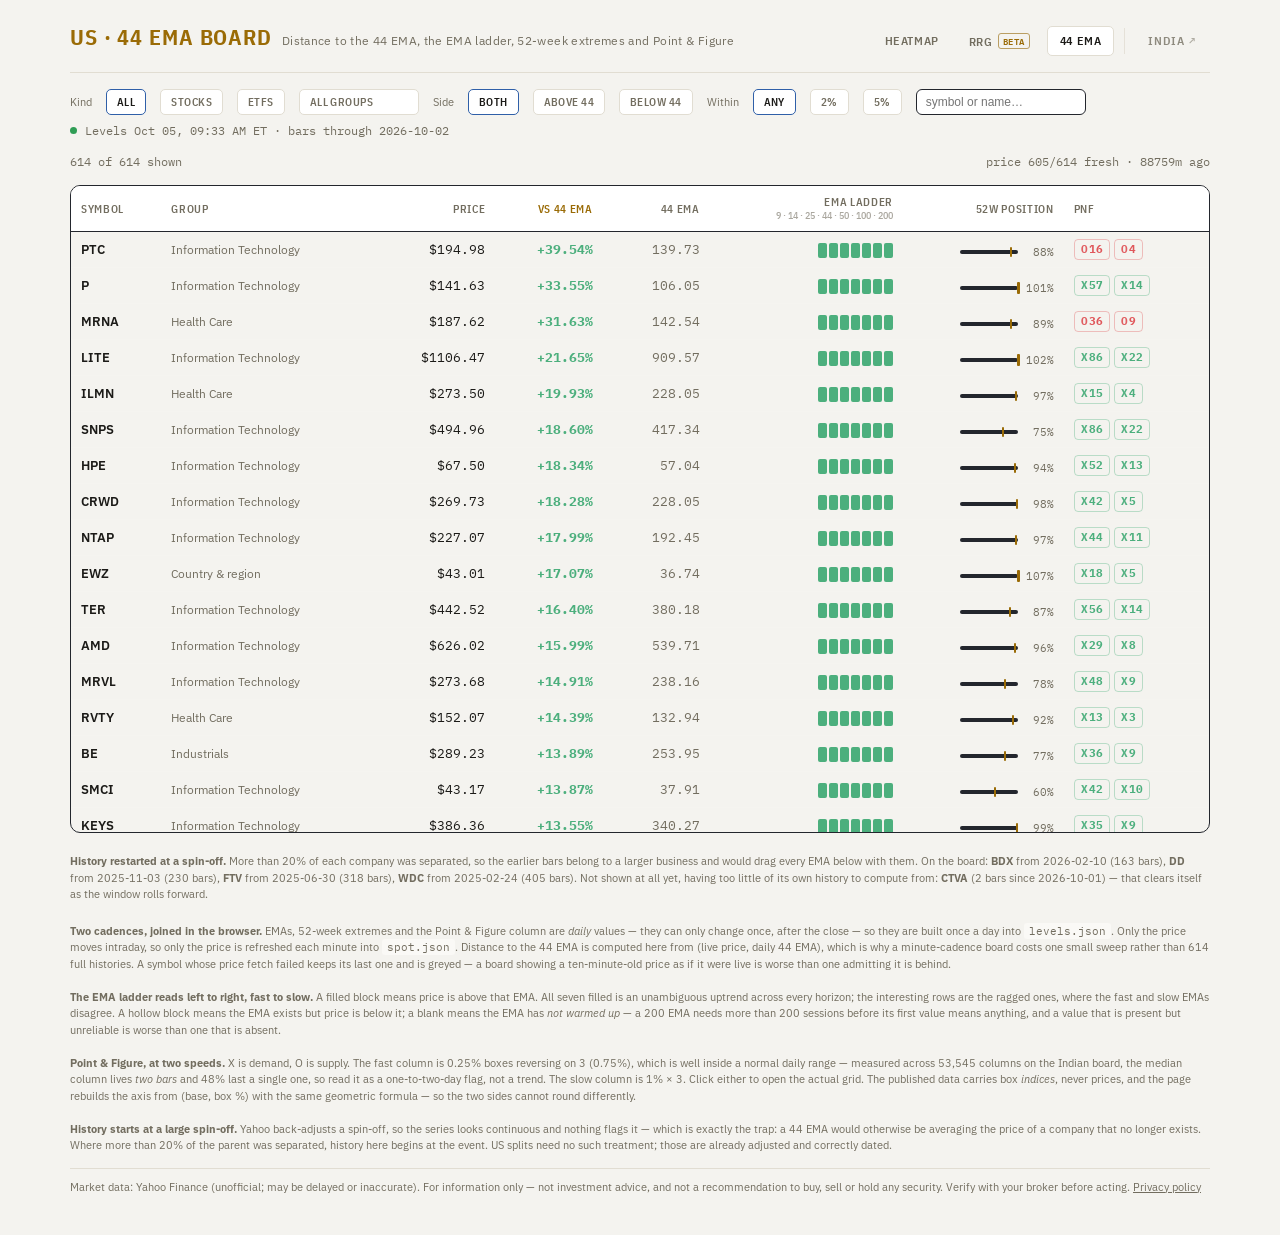
==== ema.html @ 6f7c33ef "44 EMA board: EMA ladder, 52-week position and Point & Figure at two speeds ema.html over 614 names " ====
<!doctype html>
<html lang="en">
<head>
<meta charset="utf-8">
<meta name="viewport" content="width=device-width,initial-scale=1">
<title>US 44 EMA Board</title>
<link rel="preconnect" href="https://fonts.gstatic.com" crossorigin>
<link rel="stylesheet" href="https://fonts.googleapis.com/css2?family=IBM+Plex+Sans+Condensed:wght@500;600;700&family=IBM+Plex+Sans:wght@400;500;600&family=IBM+Plex+Mono:wght@400;500;600;700&display=swap">
<link rel="stylesheet" href="assets/app.css?v=20261005a">
<link rel="stylesheet" href="assets/ema.css?v=20261005a">
</head>
<body>
<div class="wrap">
  <div class="topbar">
    <div class="brand">
      <h1>US &middot; 44 EMA Board</h1>
      <span class="sub">Distance to the 44 EMA, the EMA ladder, 52-week extremes and Point &amp; Figure</span>
    </div>
    <nav class="nav">
      <a href="index.html">Heatmap</a>
      <a href="rrg.html">RRG<span class="beta">Beta</span></a>
      <a href="ema.html" class="active">44 EMA</a>
      <span class="nav-sep" aria-hidden="true"></span>
      <a href="../nifty-ema-board/" class="away">India</a>
    </nav>
  </div>

  <div class="meta-row">
    <div class="controls" id="filters">
      <span class="lbl">Kind</span>
      <button type="button" data-kind="all" class="active">All</button>
      <button type="button" data-kind="stock">Stocks</button>
      <button type="button" data-kind="etf">ETFs</button>
      <span class="pick-wrap">
        <button type="button" class="pick" id="groupBtn">All groups</button>
        <div class="pick-menu" id="groupMenu" hidden></div>
      </span>
      <span class="lbl">Side</span>
      <button type="button" data-side="all" class="active">Both</button>
      <button type="button" data-side="above">Above 44</button>
      <button type="button" data-side="below">Below 44</button>
      <span class="lbl">Within</span>
      <button type="button" data-near="any" class="active">Any</button>
      <button type="button" data-near="2">2%</button>
      <button type="button" data-near="5">5%</button>
      <input type="search" id="q" placeholder="symbol or name…" autocomplete="off">
    </div>
    <div class="status" id="statusTag"><span class="live-dot"></span><span id="statusText">Loading…</span></div>
  </div>

  <div class="meta-row">
    <div class="status" id="countTag" style="font-family:'IBM Plex Mono',monospace;"></div>
    <div class="status" id="spotTag" style="font-family:'IBM Plex Mono',monospace;"></div>
  </div>

  <div class="table-wrap">
    <table class="ema-table" id="tbl">
      <thead><tr>
        <th data-sort="symbol">Symbol</th>
        <th data-sort="group">Group</th>
        <th data-sort="spot" class="num">Price</th>
        <th data-sort="dist" class="num sorted">vs 44 EMA</th>
        <th data-sort="ema44" class="num">44 EMA</th>
        <th class="num ladder-h">EMA ladder <span class="hint">9 · 14 · 25 · 44 · 50 · 100 · 200</span></th>
        <th data-sort="pos52" class="num">52w position</th>
        <th data-sort="pnf">PnF</th>
      </tr></thead>
      <tbody id="tbody"></tbody>
    </table>
  </div>

  <div class="footnote" id="spinNote" hidden></div>
  <div class="footnote">
    <strong>Two cadences, joined in the browser.</strong> EMAs, 52-week extremes and the Point &amp;
    Figure column are <em>daily</em> values — they can only change once, after the close — so they are
    built once a day into <code>levels.json</code>. Only the price moves intraday, so only the price
    is refreshed each minute into <code>spot.json</code>. Distance to the 44 EMA is computed here from
    (live price, daily 44 EMA), which is why a minute-cadence board costs one small sweep rather than
    614 full histories. A symbol whose price fetch failed keeps its last one and is greyed — a board
    showing a ten-minute-old price as if it were live is worse than one admitting it is behind.
    <br><br>
    <strong>The EMA ladder reads left to right, fast to slow.</strong> A filled block means price is
    above that EMA. All seven filled is an unambiguous uptrend across every horizon; the interesting
    rows are the ragged ones, where the fast and slow EMAs disagree. A hollow block means the EMA
    exists but price is below it; a blank means the EMA has <em>not warmed up</em> — a 200 EMA needs
    more than 200 sessions before its first value means anything, and a value that is present but
    unreliable is worse than one that is absent.
    <br><br>
    <strong>Point &amp; Figure, at two speeds.</strong> X is demand, O is supply. The fast column is
    0.25% boxes reversing on 3 (0.75%), which is well inside a normal daily range — measured across
    53,545 columns on the Indian board, the median column lives <em>two bars</em> and 48% last a
    single one, so read it as a one-to-two-day flag, not a trend. The slow column is 1% × 3. Click
    either to open the actual grid. The published data carries box <em>indices</em>, never prices,
    and the page rebuilds the axis from (base, box&nbsp;%) with the same geometric formula — so the
    two sides cannot round differently.
    <br><br>
    <strong>History starts at a large spin-off.</strong> Yahoo back-adjusts a spin-off, so the series
    looks continuous and nothing flags it — which is exactly the trap: a 44 EMA would otherwise be
    averaging the price of a company that no longer exists. Where more than 20% of the parent was
    separated, history here begins at the event. US splits need no such treatment; those are already
    adjusted and correctly dated.
  </div>
  <div class="disclaimer">Market data: Yahoo Finance (unofficial; may be delayed or inaccurate). For information only &mdash; not investment advice, and not a recommendation to buy, sell or hold any security. Verify with your broker before acting. <a href="privacy.html" style="color:inherit">Privacy policy</a></div>
</div>

<div class="pnf-modal" id="pnfModal" hidden>
  <div class="pnf-sheet" role="dialog" aria-modal="true" aria-labelledby="pnfTitle">
    <div class="pnf-head">
      <h2 id="pnfTitle"></h2>
      <span class="controls">
        <button type="button" data-preset="pnf" class="active">0.25% &times; 3</button>
        <button type="button" data-preset="pnfm">1% &times; 3</button>
      </span>
      <button type="button" class="pnf-close" id="pnfClose" aria-label="Close">&times;</button>
    </div>
    <div class="pnf-body" id="pnfBody"></div>
    <div class="pnf-foot" id="pnfFoot"></div>
  </div>
</div>

<script src="assets/app.js?v=20261005a"></script>
<script>
const EMA_SPANS = [9,14,25,44,50,100,200];
let LV=null, SPOT={}, PNF=null, ROWS=[];
let kind='all', side='all', near='any', sortKey='dist', sortDir=-1, query='';
const GROUPS = new Set();          // empty = all, like the Indian board's multi-pick

const esc = t => String(t).replace(/[&<>"]/g, c => ({'&':'&amp;','<':'&lt;','>':'&gt;','"':'&quot;'}[c]));
const num = (v,d=2) => (v===null||v===undefined||!isFinite(v)) ? '—' : v.toFixed(d);

/* Live price if we have one, else the last daily close. The board must still
   read correctly before the open and on holidays, when there is no spot at all. */
function spotOf(r){ const s = SPOT[r.symbol]; return (s===undefined||s===null) ? r.prev_close : s; }
function isStale(r){ return SPOT[r.symbol]===undefined; }
function distOf(r){
  const p = spotOf(r);
  return (!r.ema44 || !p) ? null : (p / r.ema44 - 1) * 100;
}
function pos52(r){
  const p = spotOf(r);
  if(!p || r.high52===null || r.low52===null || r.high52 <= r.low52) return null;
  return (p - r.low52) / (r.high52 - r.low52) * 100;
}

function ladderHtml(r){
  const p = spotOf(r);
  return '<span class="ladder">' + EMA_SPANS.map(s => {
    const v = r['ema'+s], ok = r.ema_ok && r.ema_ok[String(s)];
    if(!ok || v===null || v===undefined || !p)
      return `<i class="rung none" title="${s} EMA: not enough history to be trustworthy"></i>`;
    const above = p >= v;
    return `<i class="rung ${above?'on':'off'}" title="${s} EMA ${num(v)} — price is ${above?'above':'below'}"></i>`;
  }).join('') + '</span>';
}

function pnfCell(r){
  const cell = (k, dir, boxes) => {
    if(!dir) return '<span class="pnf-na">—</span>';
    const has = PNF && PNF.cols && PNF.cols[r.symbol] && PNF.cols[r.symbol][k];
    return `<button type="button" class="pnf-chip ${dir==='X'?'x':'o'}${has?'':' flat'}"
      data-sym="${esc(r.symbol)}" data-preset="${k}" ${has?'':'disabled'}
      title="${dir==='X'?'demand':'supply'} column, ${boxes} boxes${has?' — click for the grid':''}"><b>${dir}</b>${boxes}</button>`;
  };
  return cell('pnf', r.pnf, r.pnf_boxes) + cell('pnfm', r.pnfm, r.pnfm_boxes);
}

function visible(){
  const q = query.trim().toLowerCase();
  return ROWS.filter(r => {
    if(kind !== 'all' && r.kind !== kind) return false;
    if(GROUPS.size && !GROUPS.has(r.group)) return false;
    const d = distOf(r);
    if(side === 'above' && !(d >= 0)) return false;
    if(side === 'below' && !(d < 0)) return false;
    if(near !== 'any' && (d===null || Math.abs(d) > +near)) return false;
    if(q && !(r.symbol.toLowerCase().includes(q) || (r.name||'').toLowerCase().includes(q))) return false;
    return true;
  });
}

function sorted(rows){
  const key = r => {
    switch(sortKey){
      case 'symbol': return r.symbol;
      case 'group':  return r.group + '\u0000' + r.symbol;
      case 'spot':   return spotOf(r) ?? -1e9;
      case 'ema44':  return r.ema44 ?? -1e9;
      case 'pos52':  return pos52(r) ?? -1e9;
      case 'pnf':    return (r.pnf === 'X' ? 1 : r.pnf === 'O' ? -1 : 0) * (r.pnf_boxes || 0);
      default:       return distOf(r) ?? -1e9;
    }
  };
  return rows.slice().sort((a,b) => {
    const ka = key(a), kb = key(b);
    if(typeof ka === 'string') return sortDir * ka.localeCompare(kb);
    return sortDir * (ka - kb);
  });
}

function rowHtml(r){
  const d = distOf(r), p = spotOf(r), pp = pos52(r);
  const cls = d===null ? '' : (d >= 0 ? 'up' : 'down');
  return `<tr class="${isStale(r)?'stale':''}">
    <td class="sym"><a href="https://finance.yahoo.com/quote/${encodeURIComponent(r.symbol)}" target="_blank" rel="noopener noreferrer" title="${esc(r.name||'')}">${esc(r.symbol)}</a>${r.history_from?`<span class="adj-star" title="History starts ${r.history_from}: more than 20% of the company was separated in a spin-off, so earlier bars describe a larger business.">*</span>`:''}</td>
    <td class="grp">${esc(r.group)}</td>
    <td class="num">${p===null?'—':'$'+num(p)}</td>
    <td class="num dist ${cls}">${d===null?'—':(d>=0?'+':'')+num(d)+'%'}</td>
    <td class="num dim">${num(r.ema44)}</td>
    <td class="num">${ladderHtml(r)}</td>
    <td class="num">${pp===null?'—':`<span class="p52" title="0% = the 52-week low, 100% = the high${(pp<0||pp>100)?'. The live price is outside the range of completed bars — a new extreme today.':''}"><span class="p52-bar"><i style="left:${Math.min(100,Math.max(0,pp)).toFixed(1)}%" class="${pp<0||pp>100?'out':''}"></i></span><span class="p52-n">${num(pp,0)}%</span></span>`}</td>
    <td class="pnf">${pnfCell(r)}</td>
  </tr>`;
}

function paint(){
  const rows = sorted(visible());
  document.getElementById('tbody').innerHTML = rows.map(rowHtml).join('');
  document.getElementById('countTag').textContent =
    `${rows.length} of ${ROWS.length} shown`;
  document.querySelectorAll('#tbl th[data-sort]').forEach(th =>
    th.classList.toggle('sorted', th.dataset.sort === sortKey));
}

/* ── Point & Figure grid ──────────────────────────────────────────────
   Rebuilt from box INDICES: the published data carries no prices at all, and
   the axis here is regenerated with the same geometric formula the builder
   used, so the two cannot disagree by a rounding step. */
let pnfSym=null, pnfPreset='pnf';
function drawPnf(){
  const body = document.getElementById('pnfBody');
  const packed = PNF && PNF.cols && PNF.cols[pnfSym] && PNF.cols[pnfSym][pnfPreset];
  if(!packed){ body.innerHTML = '<p class="pnf-none">No grid for this preset.</p>'; return; }
  const pct = PNF.presets[pnfPreset].box_pct, base = PNF.base;
  const priceOf = box => base * Math.pow(1 + pct/100, box);

  const firstDir = packed[0], baseBox = packed[1];
  const cols = [];
  for(let i=2; i<packed.length; i+=2){
    const bottom = baseBox + packed[i], height = packed[i+1];
    cols.push({dir: ((i/2 - 1) % 2 === 0) ? firstDir : 1-firstDir, bottom, top: bottom + height - 1});
  }
  const lo = Math.min(...cols.map(c=>c.bottom)), hi = Math.max(...cols.map(c=>c.top));
  const rows = hi - lo + 1;

  /* Size the cell to the space available rather than to a fixed floor: one
     name ran to 692 boxes, which at a 2px minimum would have been a 1,384px
     column nobody could see at once.

     HEIGHT AND WIDTH ARE BUDGETED SEPARATELY, because they are constrained by
     different things and a square cell wastes whichever is looser. A 91-box
     NVDA grid fits 25 columns into about 118px of a 620px sheet when the cell
     is square - the rows bind, the columns do not, and the X/O glyphs end up
     too small to read for no reason. So the height comes from the row budget
     and the width spends what is left, capped at 2.2x so a tall-thin chart
     does not stretch into something that no longer looks like a PnF grid. */
  const maxH = Math.min(window.innerHeight * 0.56, 520);
  const avail = Math.min(620, (document.querySelector('.pnf-sheet').clientWidth || 620) - 90);
  const ch = Math.max(3, Math.min(18, maxH / rows));
  const cw = Math.max(ch, Math.min(ch * 2.2, avail / Math.max(cols.length, 1)));

  let g = `<div class="pnf-grid" style="--cell:${ch.toFixed(2)}px;--cw:${cw.toFixed(2)}px;--cols:${cols.length};--rows:${rows}">`;
  for(let b = hi; b >= lo; b--){
    const showPrice = (hi - b) % Math.max(1, Math.round(rows/14)) === 0;
    g += `<div class="pnf-row"><span class="pnf-px">${showPrice ? priceOf(b).toFixed(priceOf(b) < 50 ? 2 : 0) : ''}</span>`;
    cols.forEach(c => {
      const on = b >= c.bottom && b <= c.top;
      g += `<span class="pnf-cell${on ? (c.dir===1 ? ' x' : ' o') : ''}">${on ? (c.dir===1 ? 'X' : 'O') : ''}</span>`;
    });
    g += '</div>';
  }
  body.innerHTML = g + '</div>';

  const r = ROWS.find(x => x.symbol === pnfSym) || {};
  document.getElementById('pnfFoot').innerHTML =
    `${cols.length} columns · ${rows} boxes · ${pct}% box, reverse on ${PNF.presets[pnfPreset].reversal}`
    + ` · X demand, O supply${r.history_from ? ` · history starts ${esc(r.history_from)} after a spin-off` : ''}`;
}
function openPnf(sym, preset){
  pnfSym = sym; pnfPreset = preset || 'pnf';
  const r = ROWS.find(x => x.symbol === sym) || {};
  document.getElementById('pnfTitle').innerHTML = `${esc(sym)} <span class="sub2">${esc(r.name||'')}</span>`;
  document.querySelectorAll('.pnf-head button[data-preset]').forEach(b =>
    b.classList.toggle('active', b.dataset.preset === pnfPreset));
  document.getElementById('pnfModal').hidden = false;
  drawPnf();
}
function closePnf(){ document.getElementById('pnfModal').hidden = true; }

document.getElementById('tbody').addEventListener('click', e => {
  const chip = e.target.closest('.pnf-chip');
  if(chip && !chip.disabled) openPnf(chip.dataset.sym, chip.dataset.preset);
});
document.getElementById('pnfClose').addEventListener('click', closePnf);
document.getElementById('pnfModal').addEventListener('click', e => {
  if(e.target.id === 'pnfModal') closePnf();
});
document.addEventListener('keydown', e => { if(e.key === 'Escape') closePnf(); });
document.querySelectorAll('.pnf-head button[data-preset]').forEach(b =>
  b.addEventListener('click', () => openPnf(pnfSym, b.dataset.preset)));
window.addEventListener('resize', () => { if(!document.getElementById('pnfModal').hidden) drawPnf(); });

/* ── filters ───────────────────────────────────────────────────────── */
function wire(attr, set){
  document.querySelectorAll(`#filters button[${attr}]`).forEach(btn => {
    btn.addEventListener('click', () => {
      document.querySelectorAll(`#filters button[${attr}]`).forEach(b =>
        b.classList.toggle('active', b === btn));
      set(btn.getAttribute(attr));
      if(attr === 'data-kind') fillGroups();
      paint();
    });
  });
}
wire('data-kind', v => { kind = v; GROUPS.clear(); });
wire('data-side', v => { side = v; });
wire('data-near', v => { near = v; });
document.getElementById('q').addEventListener('input', e => { query = e.target.value; paint(); });

/* More than one group at a time, as on the Indian board: a single-select
   dropdown cannot answer "semis and software together", which is the question
   people actually arrive with. */
function groupList(){
  const pool = ROWS.filter(r => kind === 'all' || r.kind === kind);
  return [...new Set(pool.map(r => r.group))].sort();
}
function fillGroups(){
  const menu = document.getElementById('groupMenu');
  menu.innerHTML = groupList().map(g =>
    `<label><input type="checkbox" value="${esc(g)}" ${GROUPS.has(g)?'checked':''}> ${esc(g)}</label>`
  ).join('') + '<div class="pick-actions"><button type="button" id="grpClear">Clear</button></div>';
  labelGroups();
}
function labelGroups(){
  const b = document.getElementById('groupBtn');
  b.textContent = GROUPS.size === 0 ? 'All groups'
    : GROUPS.size === 1 ? [...GROUPS][0]
    : `${GROUPS.size} groups`;
  b.classList.toggle('active', GROUPS.size > 0);
}
document.getElementById('groupBtn').addEventListener('click', e => {
  e.stopPropagation();
  const m = document.getElementById('groupMenu');
  m.hidden = !m.hidden;
});
document.getElementById('groupMenu').addEventListener('click', e => e.stopPropagation());
document.getElementById('groupMenu').addEventListener('change', e => {
  if(e.target.type !== 'checkbox') return;
  e.target.checked ? GROUPS.add(e.target.value) : GROUPS.delete(e.target.value);
  labelGroups(); paint();
});
document.addEventListener('click', e => {
  if(e.target && e.target.id === 'grpClear'){ GROUPS.clear(); fillGroups(); paint(); return; }
  document.getElementById('groupMenu').hidden = true;
});

document.querySelectorAll('#tbl th[data-sort]').forEach(th => {
  th.addEventListener('click', () => {
    const k = th.dataset.sort;
    if(k === sortKey) sortDir = -sortDir;
    else { sortKey = k; sortDir = (k === 'symbol' || k === 'group') ? 1 : -1; }
    paint();
  });
});

/* ── load ──────────────────────────────────────────────────────────── */
function stamp(){
  if(!LV) return;
  const g = new Date(LV.generated_at);
  const fmt = (d,o) => d.toLocaleString('en-US', Object.assign({timeZone:'America/New_York'}, o));
  const bar = ROWS.length ? ROWS[0].last_date : null;
  setStatus(`Levels ${fmt(g,{day:'2-digit',month:'short',hour:'2-digit',minute:'2-digit'})} ET`
    + (bar ? ` · bars through ${bar}` : ''), false);
}

async function grab(u){
  const r = await fetch(u + '?t=' + Date.now(), {cache:'no-store'});
  if(!r.ok) throw new Error(u + ' HTTP ' + r.status);
  return r.json();
}

async function loadSpot(){
  try{
    const s = await grab('data/spot.json');
    SPOT = s.spot || {};
    const age = Math.round((Date.now() - new Date(s.generated_at).getTime())/60000);
    document.getElementById('spotTag').textContent =
      `price ${s.fresh}/${s.total} fresh · ${age < 1 ? 'just now' : age + 'm ago'}`
      + (s.stale && s.stale.length ? ` · ${s.stale.length} carried forward` : '');
    paint();
  }catch(e){
    document.getElementById('spotTag').textContent = 'no live price — showing the last daily close';
  }
}

async function load(){
  try{
    LV = await grab('data/levels.json');
    ROWS = LV.rows || [];
    const here = new Set(ROWS.map(r => r.symbol));
    const spins = (LV.spinoffs || []);
    const shown = spins.filter(s => here.has(s.symbol));
    const gone  = spins.filter(s => !here.has(s.symbol));
    if(spins.length){
      const el = document.getElementById('spinNote');
      el.hidden = false;
      el.innerHTML = '<strong>History restarted at a spin-off.</strong> More than 20% of each '
        + 'company was separated, so the earlier bars belong to a larger business and would drag '
        + 'every EMA below with them. '
        + (shown.length ? 'On the board: '
            + shown.map(s => `<strong>${esc(s.symbol)}</strong> from ${esc(s.date)} (${s.bars} bars)`).join(', ') + '. ' : '')
        + (gone.length ? 'Not shown at all yet, having too little of its own history to compute from: '
            + gone.map(s => `<strong>${esc(s.symbol)}</strong> (${s.bars} bars since ${esc(s.date)})`).join(', ')
            + ' — that clears itself as the window rolls forward.' : '');
    }
    fillGroups();
    stamp();
    paint();
    /* The PnF grids are their own file and are fetched ALONGSIDE, not before:
       they are ~180 KB and only matter once somebody opens a chart, so the
       board must be usable while they are still in flight. The chips render
       disabled until they land. */
    grab('data/pnf.json').then(d => { PNF = d; paint(); }).catch(() => {});
    await loadSpot();
    setInterval(loadSpot, 30000);
  }catch(e){
    setStatus('Could not reach data/levels.json', true);
  }
}
load();
</script>
</body>
</html>
---- assets/app.css ----
/* Shared by index.html, sectors.html and rrg.html. Those pages load this file
   (and app.js) as ?v=YYYYMMDD - bump that in all three when either asset
   changes, or browsers and the Android app's WebView keep the old copy for up
   to GitHub Pages' 10-minute cache lifetime while the new HTML has arrived. */
:root{
    --bg:#f4f3ef;
    --panel:#ffffff;
    --panel-2:#faf9f6;
    --border:#e1ddd2;
    --text:#1b1a17;
    --text-dim:#726d5f;
    --accent:#9a6b06;

    --b-strong-gain:#1f8a4c; --b-strong-gain-tx:#ffffff;
    --b-gain-3:#2f9d55;      --b-gain-3-tx:#ffffff;
    --b-gain-2:#4bad63;      --b-gain-2-tx:#0d2414;
    --b-gain-1:#8fc79b;      --b-gain-1-tx:#12321c;
    --b-flat:#cabf8e;        --b-flat-tx:#2c2712;
    --b-loss-1:#e4a09a;      --b-loss-1-tx:#3a0f0b;
    --b-loss-2:#d4655c;      --b-loss-2-tx:#ffffff;
    --b-loss-3:#b8362d;      --b-loss-3-tx:#ffffff;
    --b-strong-loss:#8f1f18; --b-strong-loss-tx:#ffffff;
    --b-na:#d8d4c8;          --b-na-tx:#726d5f;

    --live-dot:#2f9d55;
    --info:#2f5fa8; --info-tx:#ffffff;
  }
  @media (prefers-color-scheme: dark){
    :root:not([data-theme="light"]){
      --bg:#0b0c0d; --panel:#141517; --panel-2:#191a1d; --border:#2a2c30;
      --text:#eceae4; --text-dim:#8b8a83; --accent:#e8b84a;
      --info:#4d84e2; --info-tx:#08122a;
      --b-strong-gain:#0e8a45; --b-strong-gain-tx:#eafff0;
      --b-gain-3:#159650;      --b-gain-3-tx:#eafff0;
      --b-gain-2:#238f52;      --b-gain-2-tx:#eafff0;
      --b-gain-1:#356b48;      --b-gain-1-tx:#dcf3e2;
      --b-flat:#5c5530;        --b-flat-tx:#f1ecd4;
      --b-loss-1:#6e2a26;      --b-loss-1-tx:#fce3e0;
      --b-loss-2:#8a231e;      --b-loss-2-tx:#fde5e3;
      --b-loss-3:#9c1912;      --b-loss-3-tx:#ffe6e4;
      --b-strong-loss:#7a120c; --b-strong-loss-tx:#ffe1de;
      --b-na:#232427;          --b-na-tx:#7a7972;
      --live-dot:#3ec46f;
    }
  }
  :root[data-theme="dark"]{
    --bg:#0b0c0d; --panel:#141517; --panel-2:#191a1d; --border:#2a2c30;
    --text:#eceae4; --text-dim:#8b8a83; --accent:#e8b84a;
    --b-strong-gain:#0e8a45; --b-strong-gain-tx:#eafff0;
    --b-gain-3:#159650;      --b-gain-3-tx:#eafff0;
    --b-gain-2:#238f52;      --b-gain-2-tx:#eafff0;
    --b-gain-1:#356b48;      --b-gain-1-tx:#dcf3e2;
    --b-flat:#5c5530;        --b-flat-tx:#f1ecd4;
    --b-loss-1:#6e2a26;      --b-loss-1-tx:#fce3e0;
    --b-loss-2:#8a231e;      --b-loss-2-tx:#fde5e3;
    --b-loss-3:#9c1912;      --b-loss-3-tx:#ffe6e4;
    --b-strong-loss:#7a120c; --b-strong-loss-tx:#ffe1de;
    --b-na:#232427;          --b-na-tx:#7a7972;
    --live-dot:#3ec46f;
    --info:#4d84e2; --info-tx:#08122a;
  }

  *{box-sizing:border-box;}
  /* a class with display:flex/grid beats the UA sheet's [hidden] rule */
  [hidden]{ display:none !important; }
  body{
    margin:0;
    background:var(--bg);
    color:var(--text);
    font-family:"IBM Plex Sans",system-ui,sans-serif;
    -webkit-font-smoothing:antialiased;
  }
  .wrap{ max-width:1180px; margin:0 auto; padding:22px 20px 40px; }

  .topbar{
    display:flex; align-items:baseline; justify-content:space-between;
    flex-wrap:wrap; gap:10px 24px; padding-bottom:16px;
    border-bottom:1px solid var(--border); margin-bottom:16px;
  }
  .brand{ display:flex; align-items:baseline; gap:10px; }
  .brand h1{
    font-family:"IBM Plex Sans Condensed",sans-serif; font-weight:700;
    font-size:22px; letter-spacing:0.04em; text-transform:uppercase;
    color:var(--accent); margin:0;
  }
  .brand .sub{ font-size:12px; color:var(--text-dim); letter-spacing:0.03em; }
  .index-readout{
    display:flex; align-items:baseline; gap:10px;
    font-family:"IBM Plex Mono",monospace; font-variant-numeric:tabular-nums;
  }
  .index-readout .idx-name{
    font-family:"IBM Plex Sans Condensed",sans-serif; font-weight:600;
    font-size:13px; color:var(--text-dim); letter-spacing:0.05em; text-transform:uppercase;
  }
  .index-readout .idx-price{ font-size:20px; font-weight:600; }
  .index-readout .idx-delta{ font-size:14px; font-weight:600; padding:2px 8px; border-radius:3px; }
  .idx-delta.up{ background:var(--b-gain-2); color:var(--b-gain-2-tx); }
  .idx-delta.down{ background:var(--b-loss-2); color:var(--b-loss-2-tx); }

  /* ── Index range cards ─────────────────────────── */
  .indices-row{
    display:grid; grid-template-columns:1fr 1fr; gap:16px;
    margin-bottom:20px;
  }
  @media (max-width:560px){ .indices-row{ grid-template-columns:1fr; } }
  .index-card{
    background:var(--panel); border:1px solid var(--border);
    border-radius:8px; padding:14px 18px 18px;
  }
  .index-card-head{
    display:flex; flex-wrap:wrap; align-items:baseline;
    gap:4px 12px; margin-bottom:14px;
  }
  .index-card-head .idx-name{ flex:1 1 auto; }
  .index-card-head .idx-figures{
    display:flex; align-items:baseline; gap:8px; flex-wrap:nowrap;
  }
  .idx-price{ white-space:nowrap; }
  .idx-delta{ white-space:nowrap; }
  .range-visual{ position:relative; height:58px; }
  .range-visual .track-line{
    position:absolute; top:40px; left:44px; right:44px; height:2px;
    background:var(--border);
  }
  .range-visual .end-pill{
    position:absolute; top:40px; transform:translateY(-50%);
    font-family:"IBM Plex Mono",monospace; font-size:11px; font-weight:600;
    padding:5px 9px; border-radius:12px; white-space:nowrap;
    background:var(--panel-2); color:var(--text-dim); border:1px solid var(--border);
    font-variant-numeric:tabular-nums;
  }
  .range-visual .end-pill.low{ left:0; }
  .range-visual .end-pill.high{ right:0; }
  .range-visual .cur-dot{
    position:absolute; top:40px; width:9px; height:9px; border-radius:50%;
    background:var(--info); transform:translate(-50%,-50%);
    box-shadow:0 0 0 3px color-mix(in srgb, var(--info) 25%, transparent);
  }
  .range-visual .cur-stem{
    position:absolute; top:24px; width:2px; height:16px;
    background:var(--info); transform:translateX(-50%); opacity:0.55;
  }
  .range-visual .cur-pill{
    position:absolute; top:0; transform:translateX(-50%);
    background:var(--info); color:var(--info-tx); font-weight:700; font-size:12.5px;
    padding:5px 10px; border-radius:14px; white-space:nowrap;
    font-family:"IBM Plex Mono",monospace; font-variant-numeric:tabular-nums;
  }

  .meta-row{
    display:flex; justify-content:space-between; align-items:center;
    flex-wrap:wrap; gap:8px 20px; margin-bottom:16px;
    font-size:11.5px; color:var(--text-dim);
  }
  .status{ display:flex; align-items:center; gap:8px; font-family:"IBM Plex Mono",monospace; }
  .live-dot{
    width:7px; height:7px; border-radius:50%; background:var(--live-dot);
    box-shadow:0 0 0 0 var(--live-dot);
    animation:pulse 2s infinite;
  }
  @media (prefers-reduced-motion:reduce){ .live-dot{ animation:none; } }
  @keyframes pulse{
    0%{ box-shadow:0 0 0 0 color-mix(in srgb, var(--live-dot) 55%, transparent); }
    70%{ box-shadow:0 0 0 6px transparent; }
    100%{ box-shadow:0 0 0 0 transparent; }
  }
  .status.stale .live-dot{ background:var(--b-loss-3); animation:none; }
  /* amber = the scheduled rebuild has not run when it should have.
     Distinct from .stale (red, the feed is unreachable): the data here
     is readable and correct as of its own date, it is just not today's. */
  .status.overdue .live-dot{ background:var(--q-weak); animation:none; }
  .status.overdue #statusText{ color:var(--q-weak); }
  .legend{ display:flex; align-items:center; gap:6px 5px; flex-wrap:wrap; }
  .legend .chip{ width:16px; height:10px; border-radius:2px; }
  .legend span.lbl{ margin:0 2px; }

  .grid{
    display:grid; grid-template-columns:repeat(auto-fill,minmax(128px,1fr));
    gap:4px; margin-bottom:22px;
  }
  .tile{
    border-radius:4px; padding:8px 10px 7px; min-height:92px;
    display:flex; flex-direction:column; gap:5px;
    transition:transform .12s ease, box-shadow .12s ease, background-color .4s ease;
    color:inherit; text-decoration:none; cursor:pointer;
  }
  .tile:hover{ transform:translateY(-2px); box-shadow:0 4px 14px color-mix(in srgb, currentColor 22%, transparent); }
  .tile:focus-visible{ outline:2px solid var(--info); outline-offset:2px; }
  .tile .name{ font-family:"IBM Plex Sans Condensed",sans-serif; font-weight:600; font-size:12.5px; letter-spacing:0.01em; }
  .tile .figures{ display:flex; align-items:baseline; justify-content:space-between; gap:6px; }
  .tile .price{ font-family:"IBM Plex Mono",monospace; font-size:11px; font-variant-numeric:tabular-nums; opacity:0.92; }
  .tile .pct{ font-family:"IBM Plex Mono",monospace; font-weight:700; font-size:12.5px; font-variant-numeric:tabular-nums; }

  .day-range{ margin-top:auto; }
  .day-range .track{
    position:relative; height:3px; border-radius:2px;
    background:color-mix(in srgb, currentColor 28%, transparent);
  }
  .day-range .dot{
    position:absolute; top:50%; width:7px; height:7px; border-radius:50%;
    background:currentColor; transform:translate(-50%,-50%);
    box-shadow:0 0 0 2px color-mix(in srgb, currentColor 22%, transparent);
  }
  .day-range .labels{
    display:flex; justify-content:space-between; margin-top:3px;
    font-family:"IBM Plex Mono",monospace; font-size:8.5px;
    font-variant-numeric:tabular-nums; opacity:0.8; letter-spacing:0.01em;
  }

  .b-strong-gain{ background:var(--b-strong-gain); color:var(--b-strong-gain-tx); }
  .b-gain-3{ background:var(--b-gain-3); color:var(--b-gain-3-tx); }
  .b-gain-2{ background:var(--b-gain-2); color:var(--b-gain-2-tx); }
  .b-gain-1{ background:var(--b-gain-1); color:var(--b-gain-1-tx); }
  .b-flat{ background:var(--b-flat); color:var(--b-flat-tx); }
  .b-loss-1{ background:var(--b-loss-1); color:var(--b-loss-1-tx); }
  .b-loss-2{ background:var(--b-loss-2); color:var(--b-loss-2-tx); }
  .b-loss-3{ background:var(--b-loss-3); color:var(--b-loss-3-tx); }
  .b-strong-loss{ background:var(--b-strong-loss); color:var(--b-strong-loss-tx); }
  .b-na{ background:var(--b-na); color:var(--b-na-tx); }

  .movers{ display:grid; grid-template-columns:1fr 1fr; gap:16px; }
  @media (max-width:520px){ .movers{ grid-template-columns:1fr; } }
  .mover-panel{ background:var(--panel); border:1px solid var(--border); border-radius:6px; padding:14px 16px; }
  .mover-panel h2{
    font-family:"IBM Plex Sans Condensed",sans-serif; font-size:12px; font-weight:700;
    letter-spacing:0.08em; text-transform:uppercase; margin:0 0 10px;
  }
  .mover-panel.gainers h2{ color:var(--b-gain-3); }
  .mover-panel.losers h2{ color:var(--b-loss-3); }
  .mover-row{
    padding:7px 0; border-bottom:1px solid var(--border);
    font-family:"IBM Plex Mono",monospace; font-size:12.5px; font-variant-numeric:tabular-nums;
  }
  .mover-row:last-child{ border-bottom:none; }
  .mover-top{ display:flex; justify-content:space-between; align-items:baseline; margin-bottom:5px; }
  .mover-row .m-name{ font-family:"IBM Plex Sans Condensed",sans-serif; font-weight:600; font-size:13px; color:var(--text); }
  .mover-row .m-price{ color:var(--text-dim); }
  .mover-row .m-pct{ font-weight:700; min-width:64px; text-align:right; }
  .gainers .m-pct{ color:var(--b-gain-3); }
  .losers .m-pct{ color:var(--b-loss-3); }
  .gainers .day-range{ color:var(--b-gain-3); }
  .losers .day-range{ color:var(--b-loss-3); }
  .mover-row .day-range{ margin-top:0; }

  .footnote{ margin-top:20px; font-size:11px; color:var(--text-dim); line-height:1.5; }
  /* Same sentence on every board (and the sibling boards inline), so the app
     carries it whichever board is open. */
  .disclaimer{ margin-top:14px; padding-top:10px; border-top:1px solid var(--border);
               font-size:11px; color:var(--text-dim); line-height:1.5; }
  .footnote code{ font-family:"IBM Plex Mono",monospace; background:var(--panel-2); padding:1px 5px; border-radius:3px; }

/* ── Page nav ───────────────────────────────────────── */
.nav{ display:flex; gap:4px; flex-wrap:wrap; }
.nav a{
  font-family:"IBM Plex Sans Condensed",sans-serif; font-size:12px; font-weight:600;
  letter-spacing:0.05em; text-transform:uppercase; text-decoration:none;
  padding:6px 12px; border-radius:5px; color:var(--text-dim);
  border:1px solid transparent;
}
.nav a:hover{ color:var(--text); }
.nav a.active{ background:var(--panel); border-color:var(--border); color:var(--text); }
.nav a:focus-visible{ outline:2px solid var(--info); outline-offset:2px; }
/* The first three links are pages of THIS board; the rest are separate
   projects on the same origin. They are marked apart rather than merged in,
   because a nav that mixes "switch view" with "leave for another app" makes
   the back button the only way to tell what just happened. Never .active -
   these pages cannot be the current one. */
.nav .nav-sep{ width:1px; align-self:stretch; margin:2px 6px;
               background:var(--border); opacity:0.8; }
.nav a.away{ color:var(--text-dim); opacity:0.78; }
.nav a.away::after{ content:"\2197"; font-size:10px; margin-left:4px;
                    vertical-align:1px; opacity:0.7; }
.nav a.away:hover{ color:var(--text); opacity:1; }
@media (max-width:640px){ .nav .nav-sep{ display:none; } }
/* Beta marker - the RRG board is still being validated, so it is labelled
   wherever it is linked (here, the page heading, and the sibling boards'
   navs) rather than only on its own page. */
.beta{
  display:inline-block; margin-left:5px; padding:0 4px; border-radius:3px;
  font-family:"IBM Plex Mono",monospace; font-size:9px; font-weight:600;
  letter-spacing:0.06em; line-height:14px; vertical-align:1px;
  color:var(--accent); border:1px solid color-mix(in srgb, var(--accent) 55%, var(--border));
  text-transform:uppercase;
}
.brand h1 .beta{ font-size:10px; vertical-align:4px; }

/* ── Sector summary list (one sector per row) ───────── */
.sector-strip{ display:flex; flex-direction:column; gap:3px; margin-bottom:22px; }
.sector-row{
  display:grid;
  grid-template-columns:minmax(140px,200px) 62px minmax(150px,1fr) minmax(200px,225px);
  align-items:center; gap:14px;
  padding:5px 9px; border-radius:5px; text-decoration:none; color:inherit;
  background:var(--panel); border:1px solid var(--border);
  transition:border-color .12s ease;
}
.sector-row:hover{ border-color:color-mix(in srgb, var(--info) 55%, var(--border)); }
.sector-row:focus-visible{ outline:2px solid var(--info); outline-offset:2px; }
.sector-row .nm{
  font-family:"IBM Plex Sans Condensed",sans-serif; font-weight:600; font-size:12px;
  letter-spacing:0.02em; color:var(--text);
}
.sector-row .vl{
  font-family:"IBM Plex Mono",monospace; font-weight:700; font-size:11px;
  font-variant-numeric:tabular-nums; text-align:center;
  padding:3px 0; border-radius:3px;
}

/* inline day-range for the sectoral index */
.idx-range{ display:flex; align-items:center; gap:8px; min-width:0; }
.idx-range .lo, .idx-range .hi{
  font-family:"IBM Plex Mono",monospace; font-size:9.5px; color:var(--text-dim);
  font-variant-numeric:tabular-nums; white-space:nowrap;
}
.idx-range .bar{
  position:relative; flex:1; height:3px; border-radius:2px; background:var(--border);
  min-width:60px;
}
.idx-range .dot{
  position:absolute; top:50%; width:8px; height:8px; border-radius:50%;
  background:var(--info); transform:translate(-50%,-50%);
  box-shadow:0 0 0 2px color-mix(in srgb, var(--info) 25%, transparent);
}
.idx-meta{
  display:flex; align-items:baseline; justify-content:flex-end; gap:7px;
  font-family:"IBM Plex Mono",monospace; font-variant-numeric:tabular-nums;
  white-space:nowrap; min-width:0; overflow:hidden;
}
.idx-meta .lbl{
  font-family:"IBM Plex Sans Condensed",sans-serif; font-size:9.5px;
  color:var(--text-dim); letter-spacing:0.03em; text-transform:uppercase;
  overflow:hidden; text-overflow:ellipsis; min-width:0;
}
.idx-meta .px{ font-size:11px; font-weight:600; }
.idx-meta .pc{ font-size:11px; font-weight:700; }
.idx-meta .pc.up{ color:var(--b-gain-3); }
.idx-meta .pc.down{ color:var(--b-loss-3); }
/* constituent-derived fallback range: muted + dashed, never reads as an index */
.idx-range.synth .bar{
  background:transparent;
  border-top:2px dashed color-mix(in srgb, var(--text-dim) 55%, transparent);
  height:0;
}
.idx-range.synth .dot{
  background:var(--text-dim); box-shadow:0 0 0 2px color-mix(in srgb, var(--text-dim) 22%, transparent);
  width:7px; height:7px;
}
.idx-range.synth .lo, .idx-range.synth .hi{ opacity:0.75; }
.idx-none{
  font-size:10px; color:var(--text-dim); font-style:italic;
  text-align:right; line-height:1.35;
}
.idx-none .sub2{ font-size:9px; opacity:0.75; font-style:normal; }
@media (max-width:720px){
  .sector-row{ grid-template-columns:1fr 62px; gap:6px 10px; }
  .sector-row .idx-range{ grid-column:1 / -1; }
  .sector-row .idx-meta{ grid-column:1 / -1; justify-content:flex-start; }
  .idx-none{ grid-column:1 / -1; }
}

/* ── Sector blocks ──────────────────────────────────── */
.sector-block{ margin-bottom:18px; scroll-margin-top:12px; }
.sector-head{
  display:flex; align-items:baseline; gap:10px; flex-wrap:wrap;
  margin-bottom:7px; padding-bottom:6px; border-bottom:1px solid var(--border);
}
.sector-head h2{
  font-family:"IBM Plex Sans Condensed",sans-serif; font-size:14px; font-weight:700;
  letter-spacing:0.05em; text-transform:uppercase; margin:0; color:var(--text);
}
.sector-head .n{ font-family:"IBM Plex Mono",monospace; font-size:11px; color:var(--text-dim); }
.sector-head .avg{
  font-family:"IBM Plex Mono",monospace; font-weight:700; font-size:12px;
  padding:2px 8px; border-radius:3px; font-variant-numeric:tabular-nums;
}
.sector-head .breadth{
  margin-left:auto; display:flex; align-items:center; gap:7px;
  font-family:"IBM Plex Mono",monospace; font-size:10.5px; color:var(--text-dim);
  font-variant-numeric:tabular-nums;
}
.breadth-bar{
  width:74px; height:5px; border-radius:3px; overflow:hidden;
  display:flex; background:var(--b-na);
}
.breadth-bar .up{ background:var(--b-gain-3); }
.breadth-bar .down{ background:var(--b-loss-3); }
.sector-block .grid{ margin-bottom:0; }

/* ── Sort controls ──────────────────────────────────── */
.controls{ display:flex; align-items:center; gap:6px; flex-wrap:wrap; }
.controls .lbl{ font-size:11px; color:var(--text-dim); }
.controls button{
  font-family:"IBM Plex Sans Condensed",sans-serif; font-size:11px; font-weight:600;
  letter-spacing:0.04em; text-transform:uppercase;
  padding:5px 10px; border-radius:5px; cursor:pointer;
  border:1px solid var(--border); background:var(--panel); color:var(--text-dim);
}
.controls button:hover{ color:var(--text); }
.controls button.active{ color:var(--text); border-color:var(--info); }
.controls button:focus-visible{ outline:2px solid var(--info); outline-offset:2px; }

/* ── Pinned index groups (NIFTY 50 / BANK NIFTY) ────── */
.sector-row.pinned{
  border-color:color-mix(in srgb, var(--accent) 45%, var(--border));
  background:color-mix(in srgb, var(--accent) 7%, var(--panel));
}
.sector-row.pinned .nm{ color:var(--accent); letter-spacing:0.05em; }
.sector-block.pinned .sector-head{
  border-bottom-color:color-mix(in srgb, var(--accent) 45%, var(--border));
}
.sector-block.pinned .sector-head h2{ color:var(--accent); }

/* ── Floating back-to-top ───────────────────────────── */
.to-top{
  position:fixed; top:14px; right:16px; z-index:50;
  display:inline-flex; align-items:center; gap:5px;
  font-family:"IBM Plex Sans Condensed",sans-serif; font-size:11.5px; font-weight:700;
  letter-spacing:0.06em; text-transform:uppercase;
  padding:7px 13px; border-radius:20px; cursor:pointer;
  /* fully opaque: this floats over saturated red/green tiles */
  color:var(--text); background:var(--panel);
  border:1px solid color-mix(in srgb, var(--accent) 55%, var(--border));
  box-shadow:0 2px 10px rgba(0,0,0,0.45);
  opacity:0; visibility:hidden; transform:translateY(-6px);
  transition:opacity .16s ease, transform .16s ease, visibility .16s;
}
.to-top.visible{ opacity:1; visibility:visible; transform:translateY(0); }
.to-top:hover{ border-color:var(--accent); color:var(--accent); }
.to-top:focus-visible{ outline:2px solid var(--info); outline-offset:2px; }
.to-top span{ font-size:13px; line-height:1; }
@media (prefers-reduced-motion:reduce){ .to-top{ transition:none; } }

/* Cash-only names (no F&O contracts): same colour and label as any other tile,
   with a dashed inset rule. outline (not border) so the tile grid stays aligned. */
.tile.cash-only{
  outline:1px dashed color-mix(in srgb, currentColor 42%, transparent);
  outline-offset:-4px;
}

/* ── Relative Rotation Graph ─────────────────────────── */
:root{
  --q-lead:#2f9d55; --q-weak:#c9a227; --q-lag:#b8362d; --q-imp:#2f5fa8;
  --q-fill:0.10;
}
@media (prefers-color-scheme: dark){
  :root:not([data-theme="light"]){
    --q-lead:#3ec46f; --q-weak:#d8b53c; --q-lag:#d4564a; --q-imp:#4d84e2;
    --q-fill:0.13;
  }
}
:root[data-theme="dark"]{
  --q-lead:#3ec46f; --q-weak:#d8b53c; --q-lag:#d4564a; --q-imp:#4d84e2;
  --q-fill:0.13;
}

.rrg-wrap{
  position:relative; background:var(--panel); border:1px solid var(--border);
  border-radius:8px; padding:6px; margin-bottom:14px;
}
#chart{ display:block; width:100%; height:auto; }
/* On phones the canvas is scaled to ~36%, which thinned every line to a
   hairline; keep strokes at their drawn width in screen pixels instead. */
#chart.phone line, #chart.phone polyline, #chart.phone .dot, #chart.phone .sph{ vector-effect:non-scaling-stroke; }
.label-note{ margin:-6px 0 12px; font-size:11px; color:var(--text-dim); }

#chart .q-lead{ fill:var(--q-lead); fill-opacity:var(--q-fill); }
#chart .q-weak{ fill:var(--q-weak); fill-opacity:var(--q-fill); }
#chart .q-lag { fill:var(--q-lag);  fill-opacity:var(--q-fill); }
#chart .q-imp { fill:var(--q-imp);  fill-opacity:var(--q-fill); }

#chart .grid{ stroke:var(--border); stroke-width:1; opacity:0.5; }
#chart .cross{ stroke:var(--text-dim); stroke-width:1.4; opacity:0.75; }
#chart .tick, #chart .axis, #chart .qlabel, #chart .plabel{
  font-family:"IBM Plex Mono",monospace; fill:var(--text-dim);
}
/* Font sizes are set per screen by layoutChart() in rrg.html (viewBox units
   chosen so phones stay readable); the fallbacks are the desktop sizes. */
#chart .tick{ font-size:var(--fs-tick,10px); font-variant-numeric:tabular-nums; }
#chart .axis{ font-size:var(--fs-axis,11px); letter-spacing:0.04em; }
#chart .qlabel{
  font-family:"IBM Plex Sans Condensed",sans-serif; font-size:var(--fs-q,12px); font-weight:700;
  letter-spacing:0.08em; text-transform:uppercase; opacity:0.75;
}
#chart .plabel{
  font-family:"IBM Plex Sans Condensed",sans-serif; font-size:var(--fs-p,10.5px);
  font-weight:600; fill:var(--text); paint-order:stroke;
  stroke:var(--panel); stroke-width:var(--fs-halo,3px); stroke-linejoin:round;
}
#chart .trail{ fill:none; stroke-width:1.6; opacity:0.55; }
#chart .trail.q-lead{ stroke:var(--q-lead); } #chart .trail.q-weak{ stroke:var(--q-weak); }
#chart .trail.q-lag { stroke:var(--q-lag);  } #chart .trail.q-imp { stroke:var(--q-imp);  }
#chart .dot-s{ opacity:0.5; }
#chart .dot-s.q-lead,#chart .dot.q-lead{ fill:var(--q-lead); }
#chart .dot-s.q-weak,#chart .dot.q-weak{ fill:var(--q-weak); }
#chart .dot-s.q-lag, #chart .dot.q-lag { fill:var(--q-lag);  }
#chart .dot-s.q-imp, #chart .dot.q-imp { fill:var(--q-imp);  }
#chart .dot{ stroke:var(--panel); stroke-width:1.5; cursor:pointer; }
#chart .dot.cash{ stroke-dasharray:2 2; stroke:var(--text-dim); stroke-width:1.6; }
#chart .dot:hover{ stroke:var(--text); }
#chart .dot:focus-visible{ outline:2px solid var(--info); }

.rrg-tip{
  position:absolute; pointer-events:none; z-index:5; max-width:220px;
  background:var(--panel-2); border:1px solid var(--border); border-radius:6px;
  padding:7px 10px; font-size:11.5px; line-height:1.5; color:var(--text);
  box-shadow:0 4px 16px rgba(0,0,0,0.35);
}
.rrg-tip .dim{ color:var(--text-dim); }
.rrg-tip .q{ font-weight:700; }
.rrg-tip .q.q-lead{ color:var(--q-lead); } .rrg-tip .q.q-weak{ color:var(--q-weak); }
.rrg-tip .q.q-lag { color:var(--q-lag);  } .rrg-tip .q.q-imp { color:var(--q-imp);  }

.quad-legend{ display:flex; flex-wrap:wrap; gap:6px 18px; margin-bottom:16px; font-size:11.5px; color:var(--text-dim); }
.quad-key{ display:inline-flex; align-items:center; gap:6px; }
.quad-key .sw{ width:12px; height:12px; border-radius:3px; }
.quad-key .sw.q-lead{ background:var(--q-lead); } .quad-key .sw.q-weak{ background:var(--q-weak); }
.quad-key .sw.q-lag { background:var(--q-lag);  } .quad-key .sw.q-imp { background:var(--q-imp);  }
.quad-key em{ font-style:normal; opacity:0.72; }

.controls select{
  font-family:"IBM Plex Sans Condensed",sans-serif; font-size:11.5px; font-weight:600;
  padding:5px 8px; border-radius:5px; border:1px solid var(--border);
  background:var(--panel); color:var(--text); cursor:pointer;
}
.controls select:focus-visible{ outline:2px solid var(--info); outline-offset:2px; }

/* ── RRG 3D view ─────────────────────────────────────────────────────────
   Volatility is the depth axis. Size is driven by volatility itself rather
   than by perspective alone, so the reading survives rotation; the inverse
   opacity is what keeps the big front spheres from hiding the small ones. */
/* In 3D the whole canvas is a drag surface, so nothing inside it may swallow
   the gesture: starting a drag on a label used to select text instead of
   rotating the globe. */
#chart.d3{ cursor:grab; touch-action:none; user-select:none; -webkit-user-select:none; }
/* NOTHING decorative takes a pointer, in EITHER plot. Only .sph (3D) and
   .dot (2D) are targets. These were .d3-scoped, and the 2D board had the
   same fault in a quieter form: measured by elementFromPoint over every
   dot centre, a text.plabel sat on Information Technology's own dot and a
   polyline.trail sat on TCS's, so those two could not be hovered at all.
   In 3D it was worse - the quadrant faces are painted OVER the bubbles,
   so a click on a bubble's centre had target polygon.quad-face. */
/* the * that marks a NAME whose history was repaired - never a value */
.adj-star{ color:var(--q-weak); font-weight:700; margin-left:2px; }
#chart text{ pointer-events:none; }
#chart .globe, #chart .ind-thread, #chart .trail, #chart .stem,
#chart .dot-s, #chart .quad-face, #chart .globe-body,
#chart .grid, #chart .cross{ pointer-events:none; }
#chart.d3:active{ cursor:grabbing; }
#chart .box{ stroke:var(--border); stroke-width:1; opacity:0.55; fill:none; }
#chart .cross.zax{ stroke-dasharray:4 3; opacity:0.55; }
#chart .vtick{ fill:var(--text-dim); }
#chart .stem{ stroke-width:1; opacity:0.38; }
#chart .stem.q-lead{ stroke:var(--q-lead); } #chart .stem.q-weak{ stroke:var(--q-weak); }
#chart .stem.q-lag { stroke:var(--q-lag);  } #chart .stem.q-imp { stroke:var(--q-imp);  }
#chart .shadow{ fill:var(--text-dim); opacity:0.3; }
#chart .sph{ stroke:var(--panel); stroke-width:1; cursor:pointer; }
#chart .sph.cash{ stroke:var(--text-dim); stroke-width:1.4; stroke-dasharray:3 3; }
#chart .sph:hover{ stroke:var(--text); stroke-width:1.6; }
#chart .sph:focus-visible{ outline:2px solid var(--info); }
.quad-key .sz{ border-radius:50%; background:var(--text-dim); }
.quad-key .sz-lo{ width:8px;  height:8px;  opacity:0.95; }
.quad-key .sz-hi{ width:17px; height:17px; opacity:0.36; }
#chart .trail.t3{ stroke-width:1.1; opacity:0.22; }
#chart .plabel.halo{ paint-order:stroke; stroke:var(--panel); stroke-width:var(--fs-halo,3px); stroke-linejoin:round; }
#chart .tick.halo, #chart .axis.halo{ paint-order:stroke; stroke:var(--panel); stroke-width:var(--fs-halo,3px); stroke-linejoin:round; }

/* Ex-corporate-action tile: the label has to be unmissable, because the
   number next to it would otherwise read as a crash. */
.tile.ex-ca{ outline:1px dashed var(--info); outline-offset:-1px; }
.ca-tag{
  margin-top:3px; font-size:9px; font-weight:700; letter-spacing:0.04em;
  text-transform:uppercase; color:var(--info); opacity:0.95;
}
.ca-tag.na{ color:var(--text-dim); }
.ca-note{ border-left:2px solid var(--info); padding-left:10px; margin-bottom:14px; }

/* Keep a control label with its own buttons when the bar wraps. Without this
   the row breaks mid-group and a toggle lands alone on the next line, where
   it reads as unrelated - which is exactly how the 3D toggle got missed. */
.ctl-group{ display:inline-flex; align-items:center; gap:6px; flex-wrap:nowrap; }
.controls{ gap:6px 14px; }

/* RRG globe frame + industry threads */
#chart .globe{ fill:none; stroke:var(--border); stroke-width:1; opacity:0.7; }
#chart .globe.faint{ opacity:0.18; }
#chart .origin{ fill:var(--text-dim); opacity:0.8; }
#chart .ind-thread{ fill:none; stroke-width:2.4; opacity:0.85; stroke-linejoin:round; stroke-linecap:round; }
.ind-key{ display:inline-flex; align-items:center; gap:6px; }
.ind-key .sw{ width:16px; height:3px; border-radius:2px; }
#chart.d3 .trail.t3{ opacity:0.30; }
/* the clicked one, not just its group - full weight, and a dot per period
   so the pace of the rotation reads as well as its direction */
#chart .trail.t3.pick{ stroke-width:2.4; }
#chart.d3 .trail.t3.pick{ opacity:0.95; }
#chart.d3 .trail.t3.pick.far{ opacity:0.30; }
#chart.d3 .dot-s.t3{ opacity:0.85; }
#chart.d3 .dot-s.t3.far{ opacity:0.25; }

/* The two great circles that mean something - equator = RS-Momentum 100,
   prime meridian = RS-Ratio 100 - are drawn harder than the guide lines,
   because together they are what divides the globe into the four quadrants. */
#chart .globe.divider{ opacity:0.9; stroke:var(--text-dim); stroke-width:1.3; }
#chart .qlabel.q-lead{ fill:var(--q-lead); } #chart .qlabel.q-weak{ fill:var(--q-weak); }
#chart .qlabel.q-lag { fill:var(--q-lag);  } #chart .qlabel.q-imp { fill:var(--q-imp);  }
#chart .qlabel{ font-size:var(--fs-q,12px); font-weight:700; letter-spacing:0.12em; opacity:1; }
#chart .qlabel.halo{ paint-order:stroke; stroke:var(--panel); stroke-width:var(--fs-halo-q,3.5px); stroke-linejoin:round; }

/* ── the globe's solid body ──────────────────────────────────────────────
   A wireframe sphere is transparent, so the far half shows straight through
   and both halves of every quadrant overlap - which is what made the map hard
   to read. The body occludes it; the four tinted faces make the occluder
   carry meaning, so the separation between quadrants is what does the hiding.
   Far-side content is dimmed rather than dropped, so nothing pops in and out
   as the globe turns. */
#chart .globe-body{ fill:var(--bg); fill-opacity:0.82; stroke:none; }
#chart .quad-face{ stroke:none; fill-opacity:0.16; }
#chart .quad-face.q-lead{ fill:var(--q-lead); } #chart .quad-face.q-weak{ fill:var(--q-weak); }
#chart .quad-face.q-lag { fill:var(--q-lag);  } #chart .quad-face.q-imp { fill:var(--q-imp);  }
#chart .globe.equator{ opacity:1; stroke:var(--text); stroke-width:1.6; }
#chart .globe.meridian{ opacity:0.85; stroke:var(--text-dim); stroke-width:1.4; }
#chart .globe.far, #chart .qlabel.far, #chart .ind-thread.far{ opacity:0.16; }
#chart .sph.far{ opacity:0.3; }
#chart .trail.far{ opacity:0.05; }
#chart .glabel{ font-size:var(--fs-g,9.5px); letter-spacing:0.08em; fill:var(--text-dim); }
#chart .glabel.eq{ fill:var(--text); }

/* Click-to-isolate: the unchosen names stay present but recede, so the globe
   keeps its shape and you can still see where the industry sits relative to
   everything else - dropping them entirely would lose that context. */
#chart .sph.muted{ opacity:0.22; }   /* faded, but still legible as context */
#chart .plabel.muted{ opacity:0.12; }
#chart .sph.picked{ stroke:var(--text); stroke-width:2.2; }
#chart.d3{ cursor:grab; }
#chart.d3 .sph{ cursor:pointer; }

/* The dome's rim - the edge of the hemisphere the data lives on. Drawn as
   firmly as the two quadrant dividers, because it is the boundary of the
   whole figure. */
#chart .globe.rim{ opacity:0.7; stroke:var(--text-dim); stroke-width:1.3; }

/* ── 2D isolation ──────────────────────────────────────────────────────
   Matches the 3D view's behaviour: the group you picked stays fully drawn
   and everything else fades but remains visible, because the gesture is for
   reading one group AGAINST the rest, not for hiding the rest. The picked
   name's own trail is thickened so it reads in front of its group. */
#chart .dot.muted{ opacity:0.20; }
#chart .dot-s.muted{ opacity:0.14; }
#chart .trail.muted{ opacity:0.12; }
#chart .dot.pick{ stroke:var(--text, #e8eaed); stroke-width:1.6px; }
#chart .trail.pick{ stroke-width:2.1px; opacity:1; }
---- assets/ema.css ----
/* 44 EMA board. Layered on app.css, which owns the palette, the topbar, the
   control chrome and the footnotes - this file adds only the table, the EMA
   ladder, the 52-week marker and the Point & Figure grid.

   Every colour here is a var() with a fallback, because app.css has been
   through several naming generations and a hard-coded hex would silently stop
   following the theme. */

.table-wrap{
  margin:14px 0 18px;
  border:1px solid var(--line, #23262d);
  border-radius:10px;
  overflow:auto;
  max-height:72vh;
}
table.ema-table{
  width:100%;
  border-collapse:separate;
  border-spacing:0;
  font-size:13px;
}
.ema-table thead th{
  position:sticky; top:0; z-index:2;
  background:var(--panel, #15171c);
  border-bottom:1px solid var(--line, #23262d);
  padding:9px 10px;
  text-align:left;
  font:600 11px/1.3 'IBM Plex Sans Condensed', sans-serif;
  letter-spacing:.06em;
  text-transform:uppercase;
  color:var(--text-dim, var(--dim, #8a8f9a));
  cursor:pointer;
  white-space:nowrap;
}
.ema-table thead th.num{ text-align:right; }
.ema-table thead th:hover{ color:var(--text, #e8eaed); }
.ema-table thead th.sorted{ color:var(--accent, #d8a657); }
.ema-table thead th .hint{
  display:block; font-weight:500; letter-spacing:0; text-transform:none;
  font-size:10px; opacity:.6;
}
.ema-table td{
  padding:7px 10px;
  border-bottom:1px solid var(--line-soft, rgba(255,255,255,.05));
  white-space:nowrap;
}
.ema-table td.num{ text-align:right; font-family:'IBM Plex Mono', monospace; }
.ema-table tbody tr:hover{ background:rgba(255,255,255,.035); }
.ema-table tr.stale{ opacity:.55; }
.ema-table td.sym a{ color:var(--text, #e8eaed); text-decoration:none; font-weight:600; }
.ema-table td.sym a:hover{ color:var(--accent, #d8a657); }
.ema-table td.grp{ color:var(--text-dim, var(--dim, #8a8f9a)); font-size:12px; }
.ema-table td.dim{ color:var(--text-dim, var(--dim, #8a8f9a)); }
.ema-table td.dist{ font-weight:700; }
.ema-table td.dist.up{ color:var(--up, #4caf7d); }
.ema-table td.dist.down{ color:var(--down, #e0575b); }

/* ── EMA ladder ────────────────────────────────────────────────────────
   Seven blocks, fast to slow. Filled = price above that EMA, hollow = below,
   blank = the EMA has not warmed up over enough history to be trusted. The
   three states are deliberately distinguishable without colour alone. */
.ladder{ display:inline-flex; gap:2px; vertical-align:middle; }
.ladder .rung{
  width:9px; height:15px; border-radius:2px; display:inline-block;
  border:1px solid transparent;
}
.ladder .rung.on{ background:var(--up, #4caf7d); }
.ladder .rung.off{ border-color:var(--down, #e0575b); opacity:.75; }
.ladder .rung.none{
  border-color:var(--line, #23262d);
  background:repeating-linear-gradient(45deg,
    transparent 0 2px, var(--line, #23262d) 2px 3px);
}

/* ── 52-week position ─────────────────────────────────────────────── */
.p52{ display:inline-flex; align-items:center; gap:6px; }
.p52-bar{
  position:relative; width:58px; height:4px; border-radius:2px;
  background:var(--line, #23262d);
}
.p52-bar i{
  position:absolute; top:-3px; width:2px; height:10px; border-radius:1px;
  background:var(--accent, #d8a657); transform:translateX(-1px);
}
.p52-n{ font-size:11px; color:var(--text-dim, var(--dim, #8a8f9a)); min-width:30px; }

/* ── PnF chips ────────────────────────────────────────────────────── */
td.pnf{ display:flex; gap:4px; }
.pnf-chip{
  font:700 11px/1 'IBM Plex Mono', monospace;
  padding:4px 6px; border-radius:4px; cursor:pointer;
  border:1px solid transparent; background:transparent;
}
.pnf-chip.x{ color:var(--up, #4caf7d); border-color:rgba(76,175,125,.35); }
.pnf-chip.o{ color:var(--down, #e0575b); border-color:rgba(224,87,91,.35); }
.pnf-chip:not(:disabled):hover{ background:rgba(255,255,255,.07); }
.pnf-chip:disabled{ cursor:default; opacity:.45; }
.pnf-na{ color:var(--text-dim, var(--dim, #8a8f9a)); }

/* ── multi-pick group filter ───────────────────────────────────────── */
.pick-wrap{ position:relative; display:inline-block; }
button.pick{ min-width:120px; text-align:left; }
.pick-menu{
  position:absolute; top:calc(100% + 4px); left:0; z-index:40;
  background:var(--panel, #15171c);
  border:1px solid var(--line, #23262d);
  border-radius:8px; padding:6px;
  max-height:320px; overflow:auto; min-width:220px;
  box-shadow:0 10px 30px rgba(0,0,0,.45);
}
.pick-menu label{
  display:flex; gap:8px; align-items:center;
  padding:5px 7px; border-radius:5px; cursor:pointer;
  font-size:12px; color:var(--text, #e8eaed);
}
.pick-menu label:hover{ background:rgba(255,255,255,.06); }
.pick-actions{ border-top:1px solid var(--line, #23262d); margin-top:5px; padding-top:5px; }
#filters input[type="search"]{
  background:var(--panel, #15171c);
  border:1px solid var(--line, #23262d);
  border-radius:6px; padding:5px 9px; min-width:150px;
  color:var(--text, #e8eaed); font-size:12px;
}

/* ── PnF modal ─────────────────────────────────────────────────────── */
.pnf-modal{
  position:fixed; inset:0; z-index:100;
  background:rgba(0,0,0,.66);
  display:flex; align-items:center; justify-content:center; padding:18px;
}
.pnf-modal[hidden]{ display:none; }
.pnf-sheet{
  background:var(--panel, #15171c);
  border:1px solid var(--line, #23262d);
  border-radius:12px;
  max-width:min(960px, 96vw); width:100%;
  max-height:92vh; display:flex; flex-direction:column;
  box-shadow:0 24px 60px rgba(0,0,0,.6);
}
.pnf-head{
  display:flex; align-items:center; gap:12px;
  padding:12px 14px; border-bottom:1px solid var(--line, #23262d);
}
.pnf-head h2{
  margin:0; font:700 15px/1.2 'IBM Plex Sans Condensed', sans-serif;
  letter-spacing:.02em;
}
.pnf-head h2 .sub2{
  font-weight:500; font-size:12px; opacity:.6; margin-left:7px;
}
.pnf-head .controls{ margin-left:auto; }
.pnf-close{
  background:transparent; border:0; color:var(--text-dim, var(--dim, #8a8f9a));
  font-size:22px; line-height:1; cursor:pointer; padding:0 4px;
}
.pnf-close:hover{ color:var(--text, #e8eaed); }
.pnf-body{ padding:12px 14px; overflow:auto; }
.pnf-foot{
  padding:9px 14px; border-top:1px solid var(--line, #23262d);
  font-size:11px; color:var(--text-dim, var(--dim, #8a8f9a));
  font-family:'IBM Plex Mono', monospace;
}
.pnf-none{ color:var(--text-dim, var(--dim, #8a8f9a)); margin:0; }

/* The grid sizes itself from --cell, set per chart in JS: one symbol ran to
   692 boxes, and a fixed minimum cell would have made that a 1,384px column
   nobody could see at once. */
.pnf-grid{ display:inline-block; font-family:'IBM Plex Mono', monospace; }
.pnf-row{ display:flex; align-items:center; height:var(--cell); }
.pnf-px{
  width:52px; flex:0 0 52px; text-align:right; padding-right:8px;
  font-size:min(10px, calc(var(--cell) * 0.9));
  color:var(--text-dim, var(--dim, #8a8f9a));
}
.pnf-cell{
  width:var(--cw, var(--cell)); height:var(--cell);
  flex:0 0 var(--cw, var(--cell));
  display:flex; align-items:center; justify-content:center;
  /* the glyph is bounded by the SHORTER side, so a wide cell never overflows */
  font-size:calc(var(--cell) * 0.86); font-weight:700; line-height:1;
}
.pnf-cell.x{ color:var(--up, #4caf7d); }
.pnf-cell.o{ color:var(--down, #e0575b); }

@media (max-width: 760px){
  .ema-table td.grp, .ema-table thead th[data-sort="group"]{ display:none; }
  .ema-table{ font-size:12px; }
  .p52-bar{ width:38px; }
}

/* A live price can sit outside the 52-week range built from COMPLETED bars -
   a new extreme made today. The number stays honest (it may read -2% or 103%)
   but the marker is clamped into the bar and flagged, rather than escaping it. */
.p52-bar i.out{ background:var(--accent-2, var(--accent, #d8a657)); height:12px; top:-4px; width:3px; }
.pnf-chip b{ font-weight:700; margin-right:1px; opacity:.95; }
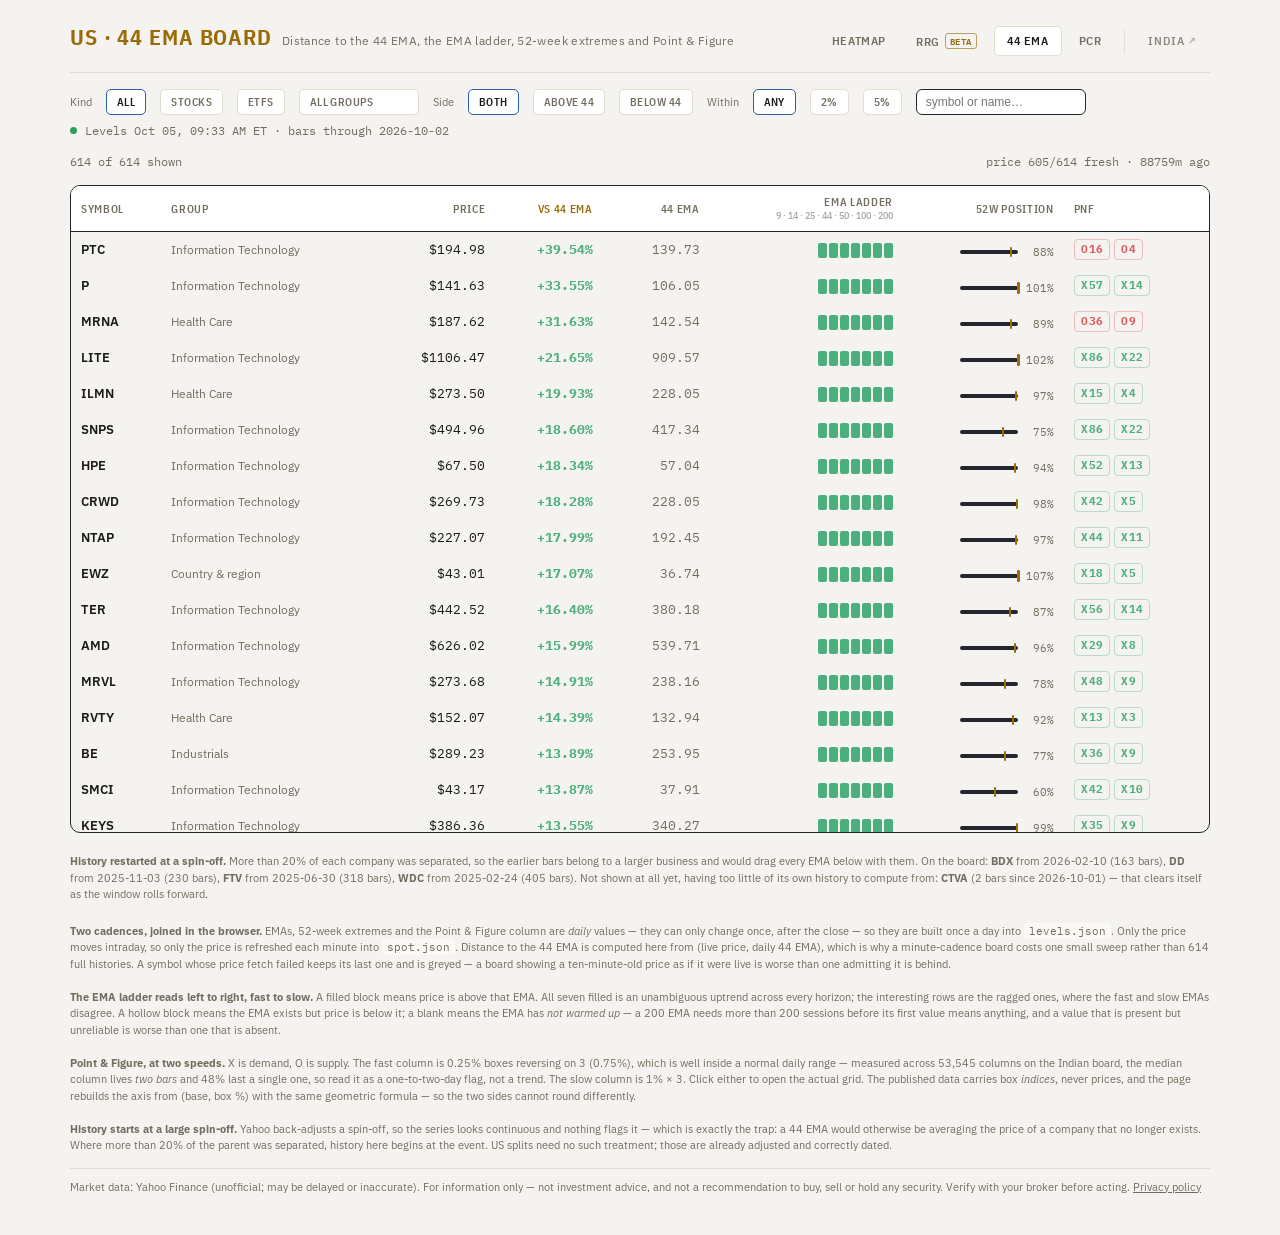
==== commit a9e2bd04: "Add the PCR link to the Heatmap, RRG and 44 EMA navs Only pcr.html linked to itself, so PCR was unre" ====
--- a/ema.html
+++ b/ema.html
@@ -20,6 +20,7 @@
       <a href="index.html">Heatmap</a>
       <a href="rrg.html">RRG<span class="beta">Beta</span></a>
       <a href="ema.html" class="active">44 EMA</a>
+      <a href="pcr.html">PCR</a>
       <span class="nav-sep" aria-hidden="true"></span>
       <a href="../nifty-ema-board/" class="away">India</a>
     </nav>
